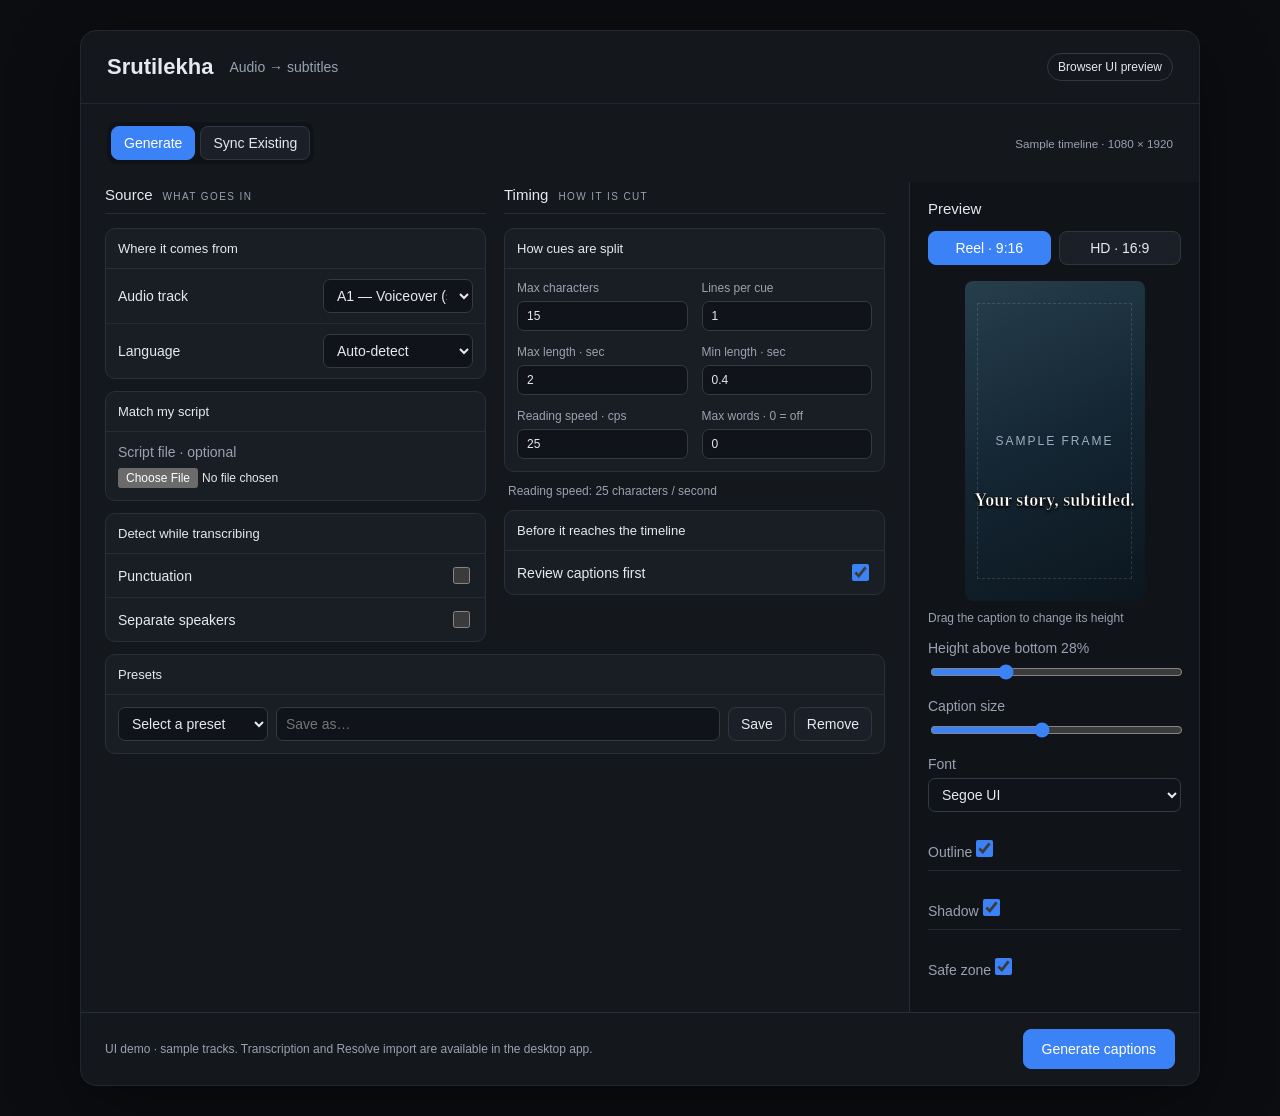
==== browser-preview/index.html @ 999c02a8 "Add interactive browser preview of the caption UI" ====
<!doctype html>
<html lang="en">
<meta charset="utf-8">
<meta name="viewport" content="width=device-width,initial-scale=1">
<title>Srutilekha — UI preview</title>
<style>
:root{color-scheme:dark;font-family:Segoe UI,Arial,sans-serif;background:#0b0d10;color:#e6e9ef;font-size:14px}*{box-sizing:border-box}body{margin:0;padding:30px 20px}button,input,select{font:inherit}button{cursor:pointer}button:focus-visible,input:focus-visible,select:focus-visible{outline:2px solid #77abff;outline-offset:3px}.app{max-width:1120px;margin:auto;border:1px solid #23272f;border-radius:16px;background:#14171c;overflow:hidden;box-shadow:0 20px 70px #0006}header{display:flex;align-items:center;gap:16px;padding:22px 26px;border-bottom:1px solid #23272f}h1{font-size:22px;margin:0;font-weight:600}h2{font-size:15px;margin:0 0 14px;font-weight:500}small,.muted{color:#9aa1b1}.badge{margin-left:auto;border:1px solid #323945;padding:6px 10px;border-radius:20px;font-size:12px}.toolbar{padding:18px 26px;display:flex;align-items:center;justify-content:space-between;gap:12px}.segments{display:flex;gap:5px;background:#0f1217;padding:4px;border-radius:10px}button{border:1px solid #303641;border-radius:8px;background:#1b2028;color:inherit;padding:8px 12px}button.active,.primary{background:#3b82f6;border-color:#3b82f6;color:white}.layout{display:grid;grid-template-columns:minmax(0,1fr) 290px}.form{padding:4px 24px 24px}.columns{display:grid;grid-template-columns:1fr 1fr;gap:18px}.heading{display:flex;gap:10px;align-items:baseline;border-bottom:1px solid #282e38;margin:0 0 14px;padding-bottom:10px}.heading h2{margin:0}.heading small{font-size:10px;letter-spacing:1.4px}.card{background:#191d24;border:1px solid #2a303a;border-radius:10px;margin-bottom:12px;overflow:hidden}.card h3{font-size:13px;font-weight:500;margin:0;padding:12px;border-bottom:1px solid #282e38}.row{display:flex;align-items:center;justify-content:space-between;padding:10px 12px;gap:8px;border-bottom:1px solid #252b34}.row:last-child{border-bottom:0}select,input[type=number],input[type=text]{border:1px solid #333a46;background:#101319;color:inherit;border-radius:7px;padding:7px 9px;min-width:0}select{max-width:150px;width:50%}.file{padding:12px}.file label{display:block;margin-bottom:8px;color:#9aa1b1}.file input{width:100%;font-size:12px}.numbers{display:grid;grid-template-columns:1fr 1fr;gap:14px;padding:12px}.numbers label{color:#9aa1b1;font-size:12px}.numbers input{display:block;width:100%;margin-top:6px;color:#e6e9ef}.row input[type=checkbox]{accent-color:#3b82f6;width:17px;height:17px}.presets{padding:12px;display:flex;gap:8px;flex-wrap:wrap}.presets input{flex:1;width:110px}.stage{background:#101318;border-left:1px solid #272d37;padding:18px}.frame-buttons{display:flex;gap:8px;margin-bottom:16px}.frame-buttons button{flex:1}.screen{position:relative;aspect-ratio:9/16;max-height:320px;margin:auto;background:linear-gradient(155deg,#273e4c,#142633 50%,#0c161e);border-radius:8px;overflow:hidden;touch-action:none;cursor:ns-resize}.screen.hd{aspect-ratio:16/9;max-height:none}.scene{position:absolute;inset:0;display:flex;align-items:center;justify-content:center;font-size:12px;color:#9ab0be;letter-spacing:2px}.safe{position:absolute;inset:7%;border:1px dashed #b8c9d330;pointer-events:none}.caption{position:absolute;left:5%;width:90%;text-align:center;bottom:28%;color:#fff;font-weight:600;font-size:18px;text-shadow:0 2px 3px #000;overflow-wrap:anywhere;cursor:ns-resize}.stage label{display:block;margin:15px 0 6px;color:#9aa1b1}.stage input[type=range]{width:100%;accent-color:#3b82f6}.stage select{width:100%;max-width:none}.stage .row{padding:10px 0}.stage .row label{margin:0;color:inherit}.position{margin:10px 0;color:#9aa1b1;font-size:12px}footer{padding:16px 24px;border-top:1px solid #272d37;display:flex;justify-content:space-between;align-items:center;gap:18px}#status{font-size:12px;color:#9aa1b1;max-width:680px}.primary{padding:11px 18px;white-space:nowrap}.sync{display:none}.comfort{padding:0 4px 12px;color:#9aa1b1;font-size:12px}@media(max-width:900px){.layout{grid-template-columns:1fr 250px}.columns{grid-template-columns:1fr}.heading small{display:none}}@media(max-width:640px){body{padding:10px}.layout{grid-template-columns:1fr}.stage{border-left:0;border-top:1px solid #272d37}.screen{max-width:230px}.screen.hd{max-width:none}header{flex-wrap:wrap}.toolbar{flex-wrap:wrap}footer{flex-direction:column;align-items:stretch}}
</style>
<main class="app">
<header><h1>Srutilekha</h1><span class="muted">Audio → subtitles</span><span class="badge">Browser UI preview</span></header>
<div class="toolbar"><div class="segments"><button class="active" id="generateMode" type="button">Generate</button><button id="syncMode" type="button">Sync Existing</button></div><small>Sample timeline · 1080 × 1920</small></div>
<div class="layout"><div class="form"><div class="columns">
<section><div class="heading"><h2>Source</h2><small>WHAT GOES IN</small></div>
<div class="card"><h3>Where it comes from</h3><div class="file sync"><label for="srt">Existing SRT</label><input id="srt" type="file" accept=".srt"></div><label class="row">Audio track<select id="track"><option>A1 — Voiceover (sample)</option><option>A2 — Dialogue (sample)</option></select></label><label class="row">Language<select id="language"><option>Auto-detect</option><option>Assamese</option><option>Bengali</option><option>English</option><option>Gujarati</option><option>Hindi</option><option>Kannada</option><option>Malayalam</option><option>Marathi</option><option>Nepali</option><option>Odia</option><option>Punjabi</option><option>Tamil</option><option>Telugu</option><option>Urdu</option></select></label></div>
<div class="card"><h3>Match my script</h3><div class="file"><label for="reference">Script file · optional</label><input id="reference" type="file" accept=".docx,.txt,.srt"></div></div>
<div class="card"><h3>Detect while transcribing</h3><label class="row">Punctuation<input id="punct" type="checkbox"></label><label class="row">Separate speakers<input id="speakers" type="checkbox"></label></div>
</section>
<section><div class="heading"><h2>Timing</h2><small>HOW IT IS CUT</small></div><div class="card"><h3>How cues are split</h3><div class="numbers">
<label>Max characters<input id="chars" type="number" min="8" max="60" value="15"></label><label>Lines per cue<input id="lines" type="number" min="1" max="4" value="1"></label><label>Max length · sec<input id="maxSecs" type="number" min="1" max="12" step="0.1" value="2"></label><label>Min length · sec<input id="minSecs" type="number" min="0" max="4" step="0.1" value="0.4"></label><label>Reading speed · cps<input id="cps" type="number" min="8" max="30" value="25"></label><label>Max words · 0 = off<input id="words" type="number" min="0" max="12" value="0"></label>
</div></div><div class="comfort" id="comfort">Reading speed: 25 characters / second</div><div class="card"><h3>Before it reaches the timeline</h3><label class="row">Review captions first<input id="review" type="checkbox" checked></label></div></section>
</div><div class="card"><h3>Presets</h3><div class="presets"><select id="preset" aria-label="Saved preset"><option value="">Select a preset</option></select><input id="presetName" type="text" placeholder="Save as…" aria-label="Preset name"><button id="save" type="button">Save</button><button id="remove" type="button">Remove</button></div></div></div>
<aside class="stage"><h2>Preview</h2><div class="frame-buttons"><button id="reel" class="active" type="button">Reel · 9:16</button><button id="hd" type="button">HD · 16:9</button></div><div class="screen" id="screen" role="img" aria-label="Sample caption placement preview"><div class="scene">SAMPLE FRAME</div><div class="safe" id="safe"></div><div class="caption" id="caption">Your story, subtitled.</div></div><p class="position">Drag the caption to change its height</p><label for="height">Height above bottom <span id="heightValue">28%</span></label><input id="height" type="range" min="5" max="85" value="28"><label for="size">Caption size</label><input id="size" type="range" min="20" max="100" value="55"><label for="font">Font</label><select id="font"><option>Segoe UI</option><option>Arial</option><option>Nirmala UI</option></select><label class="row">Outline<input id="outline" type="checkbox" checked></label><label class="row">Shadow<input id="shadow" type="checkbox" checked></label><label class="row">Safe zone<input id="safezone" type="checkbox" checked></label></aside></div>
<footer><span id="status" role="status" aria-live="polite">UI demo · sample tracks. Transcription and Resolve import are available in the desktop app.</span><button class="primary" id="submit" type="button">Generate captions</button></footer>
</main>
<script>
const $=id=>document.getElementById(id);let mode='Generate';let presets={};
try{presets=JSON.parse(localStorage.getItem('srutilekha-preview-presets')||'{}')}catch{}
const fields=['language','chars','lines','maxSecs','minSecs','cps','words','punct','speakers','review','height','size','font','outline','shadow','safezone'];
function preview(){const sample={Bengali:'তোমার গল্প, তোমার ভাষায়।',Hindi:'आपकी कहानी, आपकी भाषा।',English:'Your story, subtitled.'};$('caption').textContent=sample[$('language').value]||'Your story, subtitled.';$('caption').style.bottom=$('height').value+'%';$('heightValue').textContent=$('height').value+'%';$('caption').style.fontSize=(Number($('size').value)/55*18)+'px';$('caption').style.fontFamily=$('font').value;$('caption').style.webkitTextStroke=$('outline').checked?'0.5px #000':'0';$('caption').style.textShadow=$('shadow').checked?'0 2px 3px #000':'none';$('safe').hidden=!$('safezone').checked;$('comfort').textContent='Reading speed: '+$('cps').value+' characters / second';}
fields.forEach(id=>$(id).addEventListener('input',preview));
function setMode(next){mode=next;$('generateMode').classList.toggle('active',mode==='Generate');$('syncMode').classList.toggle('active',mode!=='Generate');document.querySelector('.sync').style.display=mode==='Generate'?'none':'block';$('submit').textContent=mode==='Generate'?'Generate captions':'Sync timing';}
$('generateMode').onclick=()=>setMode('Generate');$('syncMode').onclick=()=>setMode('Sync');
function frame(hd){$('screen').classList.toggle('hd',hd);$('hd').classList.toggle('active',hd);$('reel').classList.toggle('active',!hd);$('height').value=hd?10:28;preview();}
$('hd').onclick=()=>frame(true);$('reel').onclick=()=>frame(false);
function place(e){const r=$('screen').getBoundingClientRect();$('height').value=Math.round(Math.max(5,Math.min(85,(r.bottom-e.clientY)/r.height*100)));preview();}
$('screen').onpointerdown=e=>{$('screen').setPointerCapture(e.pointerId);place(e)};$('screen').onpointermove=e=>{if($('screen').hasPointerCapture(e.pointerId))place(e)};$('screen').onpointerup=e=>{if($('screen').hasPointerCapture(e.pointerId))$('screen').releasePointerCapture(e.pointerId)};
function list(){const selected=$('preset').value;$('preset').replaceChildren(new Option('Select a preset',''));Object.keys(presets).sort().forEach(name=>$('preset').add(new Option(name,name)));if(Object.hasOwn(presets,selected))$('preset').value=selected;}
function persist(){try{localStorage.setItem('srutilekha-preview-presets',JSON.stringify(presets))}catch{$('status').textContent='Preset saved for this session; browser storage is unavailable.'}}
$('save').onclick=()=>{const name=$('presetName').value.trim()||$('preset').value;if(!name){$('status').textContent='Enter a preset name to save.';return}presets[name]=Object.fromEntries(fields.map(id=>[id,$(id).type==='checkbox'?$(id).checked:$(id).value]));persist();list();$('preset').value=name;$('presetName').value='';$('status').textContent='Preset saved in this browser: '+name;};
$('preset').onchange=()=>{const p=presets[$('preset').value];if(!p)return;fields.forEach(id=>{if(p[id]!==undefined){if($(id).type==='checkbox')$(id).checked=p[id];else $(id).value=p[id]}});preview();};
$('remove').onclick=()=>{const name=$('preset').value;if(!name)return;delete presets[name];persist();list();$('status').textContent='Preset removed: '+name;};
$('submit').onclick=()=>{$('status').textContent=mode==='Generate'?'Preview only — these settings have not been sent to DaVinci. Use the desktop app to generate captions.':'Preview only — SRT timing has not been changed. Use the desktop app to sync it.';};list();preview();
</script>
</html>
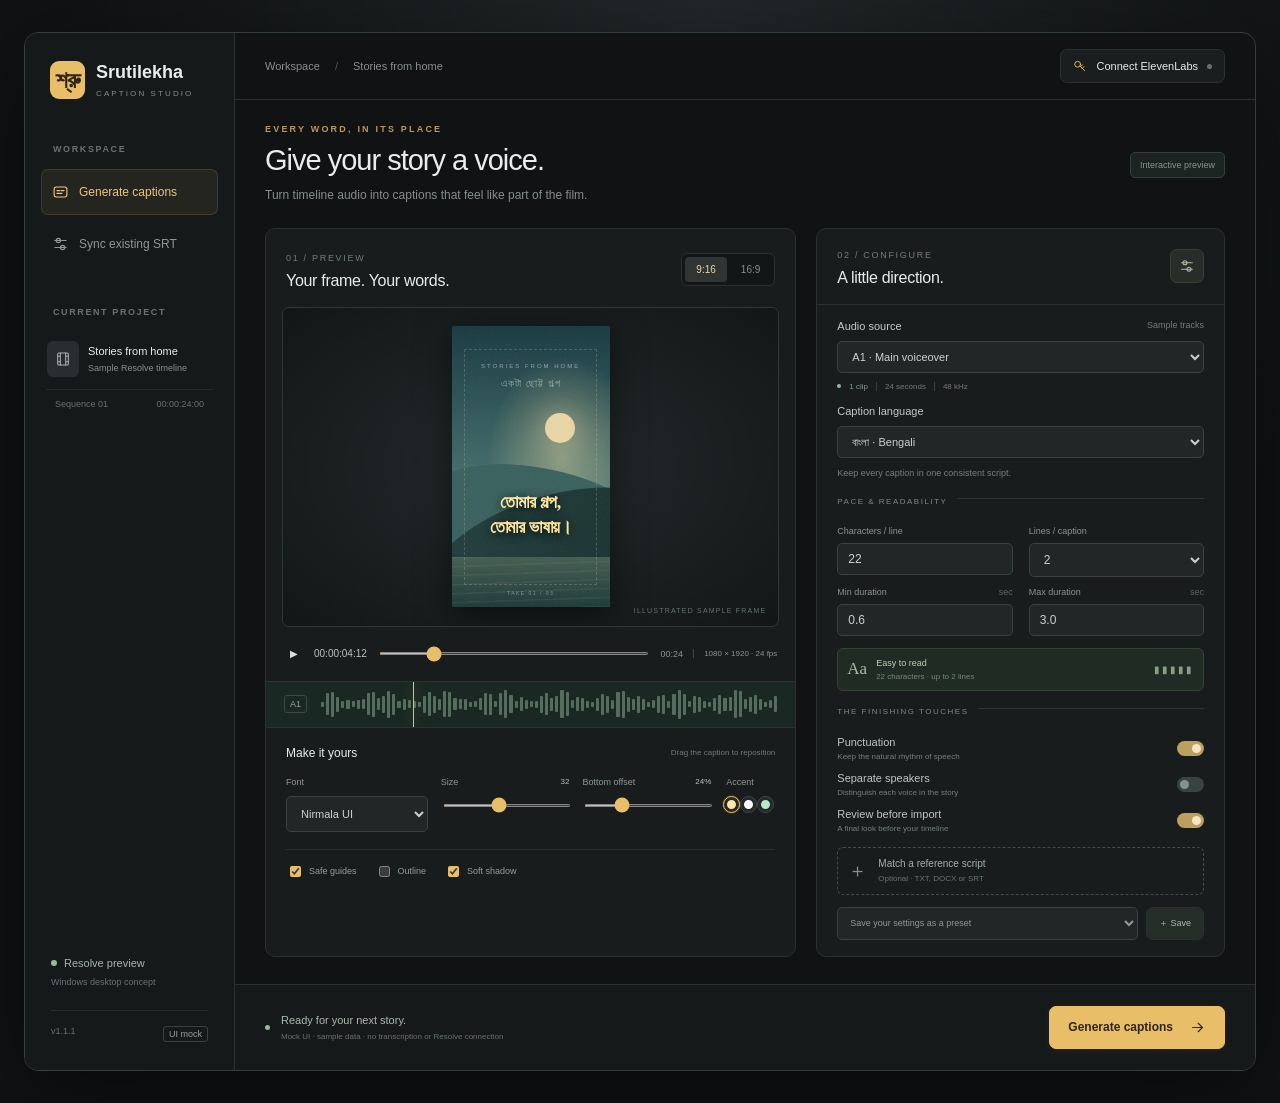
==== commit 029aafb2: "Polish interactive studio preview with dark caption workspace" ====
--- a/browser-preview/index.html
+++ b/browser-preview/index.html
@@ -1,44 +1,59 @@
 <!doctype html>
 <html lang="en">
-<meta charset="utf-8">
-<meta name="viewport" content="width=device-width,initial-scale=1">
-<title>Srutilekha — UI preview</title>
-<style>
-:root{color-scheme:dark;font-family:Segoe UI,Arial,sans-serif;background:#0b0d10;color:#e6e9ef;font-size:14px}*{box-sizing:border-box}body{margin:0;padding:30px 20px}button,input,select{font:inherit}button{cursor:pointer}button:focus-visible,input:focus-visible,select:focus-visible{outline:2px solid #77abff;outline-offset:3px}.app{max-width:1120px;margin:auto;border:1px solid #23272f;border-radius:16px;background:#14171c;overflow:hidden;box-shadow:0 20px 70px #0006}header{display:flex;align-items:center;gap:16px;padding:22px 26px;border-bottom:1px solid #23272f}h1{font-size:22px;margin:0;font-weight:600}h2{font-size:15px;margin:0 0 14px;font-weight:500}small,.muted{color:#9aa1b1}.badge{margin-left:auto;border:1px solid #323945;padding:6px 10px;border-radius:20px;font-size:12px}.toolbar{padding:18px 26px;display:flex;align-items:center;justify-content:space-between;gap:12px}.segments{display:flex;gap:5px;background:#0f1217;padding:4px;border-radius:10px}button{border:1px solid #303641;border-radius:8px;background:#1b2028;color:inherit;padding:8px 12px}button.active,.primary{background:#3b82f6;border-color:#3b82f6;color:white}.layout{display:grid;grid-template-columns:minmax(0,1fr) 290px}.form{padding:4px 24px 24px}.columns{display:grid;grid-template-columns:1fr 1fr;gap:18px}.heading{display:flex;gap:10px;align-items:baseline;border-bottom:1px solid #282e38;margin:0 0 14px;padding-bottom:10px}.heading h2{margin:0}.heading small{font-size:10px;letter-spacing:1.4px}.card{background:#191d24;border:1px solid #2a303a;border-radius:10px;margin-bottom:12px;overflow:hidden}.card h3{font-size:13px;font-weight:500;margin:0;padding:12px;border-bottom:1px solid #282e38}.row{display:flex;align-items:center;justify-content:space-between;padding:10px 12px;gap:8px;border-bottom:1px solid #252b34}.row:last-child{border-bottom:0}select,input[type=number],input[type=text]{border:1px solid #333a46;background:#101319;color:inherit;border-radius:7px;padding:7px 9px;min-width:0}select{max-width:150px;width:50%}.file{padding:12px}.file label{display:block;margin-bottom:8px;color:#9aa1b1}.file input{width:100%;font-size:12px}.numbers{display:grid;grid-template-columns:1fr 1fr;gap:14px;padding:12px}.numbers label{color:#9aa1b1;font-size:12px}.numbers input{display:block;width:100%;margin-top:6px;color:#e6e9ef}.row input[type=checkbox]{accent-color:#3b82f6;width:17px;height:17px}.presets{padding:12px;display:flex;gap:8px;flex-wrap:wrap}.presets input{flex:1;width:110px}.stage{background:#101318;border-left:1px solid #272d37;padding:18px}.frame-buttons{display:flex;gap:8px;margin-bottom:16px}.frame-buttons button{flex:1}.screen{position:relative;aspect-ratio:9/16;max-height:320px;margin:auto;background:linear-gradient(155deg,#273e4c,#142633 50%,#0c161e);border-radius:8px;overflow:hidden;touch-action:none;cursor:ns-resize}.screen.hd{aspect-ratio:16/9;max-height:none}.scene{position:absolute;inset:0;display:flex;align-items:center;justify-content:center;font-size:12px;color:#9ab0be;letter-spacing:2px}.safe{position:absolute;inset:7%;border:1px dashed #b8c9d330;pointer-events:none}.caption{position:absolute;left:5%;width:90%;text-align:center;bottom:28%;color:#fff;font-weight:600;font-size:18px;text-shadow:0 2px 3px #000;overflow-wrap:anywhere;cursor:ns-resize}.stage label{display:block;margin:15px 0 6px;color:#9aa1b1}.stage input[type=range]{width:100%;accent-color:#3b82f6}.stage select{width:100%;max-width:none}.stage .row{padding:10px 0}.stage .row label{margin:0;color:inherit}.position{margin:10px 0;color:#9aa1b1;font-size:12px}footer{padding:16px 24px;border-top:1px solid #272d37;display:flex;justify-content:space-between;align-items:center;gap:18px}#status{font-size:12px;color:#9aa1b1;max-width:680px}.primary{padding:11px 18px;white-space:nowrap}.sync{display:none}.comfort{padding:0 4px 12px;color:#9aa1b1;font-size:12px}@media(max-width:900px){.layout{grid-template-columns:1fr 250px}.columns{grid-template-columns:1fr}.heading small{display:none}}@media(max-width:640px){body{padding:10px}.layout{grid-template-columns:1fr}.stage{border-left:0;border-top:1px solid #272d37}.screen{max-width:230px}.screen.hd{max-width:none}header{flex-wrap:wrap}.toolbar{flex-wrap:wrap}footer{flex-direction:column;align-items:stretch}}
-</style>
-<main class="app">
-<header><h1>Srutilekha</h1><span class="muted">Audio → subtitles</span><span class="badge">Browser UI preview</span></header>
-<div class="toolbar"><div class="segments"><button class="active" id="generateMode" type="button">Generate</button><button id="syncMode" type="button">Sync Existing</button></div><small>Sample timeline · 1080 × 1920</small></div>
-<div class="layout"><div class="form"><div class="columns">
-<section><div class="heading"><h2>Source</h2><small>WHAT GOES IN</small></div>
-<div class="card"><h3>Where it comes from</h3><div class="file sync"><label for="srt">Existing SRT</label><input id="srt" type="file" accept=".srt"></div><label class="row">Audio track<select id="track"><option>A1 — Voiceover (sample)</option><option>A2 — Dialogue (sample)</option></select></label><label class="row">Language<select id="language"><option>Auto-detect</option><option>Assamese</option><option>Bengali</option><option>English</option><option>Gujarati</option><option>Hindi</option><option>Kannada</option><option>Malayalam</option><option>Marathi</option><option>Nepali</option><option>Odia</option><option>Punjabi</option><option>Tamil</option><option>Telugu</option><option>Urdu</option></select></label></div>
-<div class="card"><h3>Match my script</h3><div class="file"><label for="reference">Script file · optional</label><input id="reference" type="file" accept=".docx,.txt,.srt"></div></div>
-<div class="card"><h3>Detect while transcribing</h3><label class="row">Punctuation<input id="punct" type="checkbox"></label><label class="row">Separate speakers<input id="speakers" type="checkbox"></label></div>
+<head><meta charset="utf-8"><meta name="viewport" content="width=device-width,initial-scale=1"><title>Srutilekha · Caption studio</title><link rel="stylesheet" href="studio.css"></head>
+<body>
+<svg class="svg-library" xmlns="http://www.w3.org/2000/svg"><defs>
+<symbol id="i-captions" viewBox="0 0 24 24"><rect x="3" y="5" width="18" height="14" rx="3"/><path d="M7 10h4m2 0h4M7 14h7"/></symbol>
+<symbol id="i-sliders" viewBox="0 0 24 24"><path d="M4 7h16M4 17h16"/><circle cx="9" cy="7" r="3"/><circle cx="15" cy="17" r="3"/></symbol>
+<symbol id="i-key" viewBox="0 0 24 24"><circle cx="8" cy="9" r="5"/><path d="m12 12 8 8m-4-4 3-3m-6 0 3-3"/></symbol>
+<symbol id="i-arrow" viewBox="0 0 24 24"><path d="M5 12h14m-6-6 6 6-6 6"/></symbol>
+<symbol id="i-film" viewBox="0 0 24 24"><rect x="4" y="3" width="16" height="18" rx="2"/><path d="M8 3v18M16 3v18M4 8h4m8 0h4M4 16h4m8 0h4"/></symbol>
+<symbol id="i-check" viewBox="0 0 24 24"><path d="m5 12 4 4L19 6"/></symbol>
+</defs></svg>
+<div class="workspace">
+<aside class="rail">
+<a class="brand" href="#"><span class="brand-mark">শ্রু</span><span>Srutilekha<small>CAPTION STUDIO</small></span></a>
+<div class="rail-label">WORKSPACE</div>
+<button class="nav active" data-view="generate"><svg><use href="#i-captions"/></svg>Generate captions</button>
+<button class="nav" data-view="sync"><svg><use href="#i-sliders"/></svg>Sync existing SRT</button>
+<div class="rail-label projects-label">CURRENT PROJECT</div>
+<div class="project"><span class="project-icon"><svg><use href="#i-film"/></svg></span><div>Stories from home<small>Sample Resolve timeline</small></div></div>
+<div class="project-meta"><span>Sequence 01</span><span>00:00:24:00</span></div>
+<div class="rail-bottom"><div class="resolve-state"><i></i> Resolve preview</div><small>Windows desktop concept</small><span class="version">v1.1.1 <span>UI mock</span></span></div>
+</aside>
+<div class="main">
+<header><div class="breadcrumb">Workspace <span>/</span> Stories from home</div><button class="account" id="apiOpen"><svg><use href="#i-key"/></svg><span id="accountLabel">Connect ElevenLabs</span><i id="accountDot"></i></button></header>
+<div class="page-heading"><div><div class="eyebrow">EVERY WORD, IN ITS PLACE</div><h1 id="pageTitle">Give your story a voice.</h1><p id="pageDescription">Turn timeline audio into captions that feel like part of the film.</p></div><span class="demo-badge">Interactive preview</span></div>
+<div class="mobile-tabs"><button class="active" data-view="generate">Generate captions</button><button data-view="sync">Sync existing SRT</button></div>
+<div class="studio-grid">
+<section class="preview-panel">
+<div class="panel-top"><div><span class="section-kicker">01 / PREVIEW</span><h2>Your frame. Your words.</h2></div><div class="segments"><button id="reel" class="active" aria-pressed="true">9:16</button><button id="hd" aria-pressed="false">16:9</button></div></div>
+<div class="viewer" id="viewer"><div class="screen" id="screen" role="img" aria-label="Illustrated sample film frame with draggable subtitle"><div class="sky-glow"></div><div class="sun"></div><div class="hill hill-back"></div><div class="hill hill-front"></div><div class="water"></div><div class="film-grain"></div><div class="frame-label">STORIES FROM HOME<span>একটা ছোট্ট গল্প</span></div><div class="safe" id="safe"></div><div class="caption" id="caption">তোমার গল্প,<br>তোমার ভাষায়।</div><div class="frame-counter">TAKE 01 / 03</div></div><span class="viewer-note">ILLUSTRATED SAMPLE FRAME</span></div>
+<div class="transport"><button id="play" aria-label="Play sample caption preview">▶</button><span class="time" id="time">00:00:04:12</span><input id="scrub" aria-label="Sample playhead" type="range" min="0" max="24" step="0.1" value="4.5"><span class="duration">00:24</span><span class="frame-spec" id="frameSpec">1080 × 1920 · 24 fps</span></div>
+<div class="waveform" id="waveform" aria-hidden="true"><span class="wave-label">A1</span><div id="waveBars"></div><div class="wave-playhead" id="wavePlayhead"></div></div>
+<div class="caption-style"><div class="style-title"><h3>Make it yours</h3><span>Drag the caption to reposition</span></div><div class="style-controls"><label>Font<select id="font"><option>Nirmala UI</option><option>Segoe UI</option><option>Arial</option></select></label><label>Size <output id="sizeValue">32</output><input id="size" type="range" min="20" max="48" value="32"></label><label>Bottom offset <output id="heightValue">24%</output><input id="height" type="range" min="8" max="70" value="24"></label><fieldset class="color-options"><legend>Accent</legend><button class="swatch selected" data-color="#ffe5a0" style="--swatch:#ffe5a0" aria-label="Warm gold caption" aria-pressed="true"></button><button class="swatch" data-color="#ffffff" style="--swatch:#ffffff" aria-label="White caption" aria-pressed="false"></button><button class="swatch" data-color="#b8e8c5" style="--swatch:#b8e8c5" aria-label="Mint caption" aria-pressed="false"></button></fieldset></div><div class="style-options"><label><input id="safezone" type="checkbox" checked>Safe guides</label><label><input id="outline" type="checkbox">Outline</label><label><input id="shadow" type="checkbox" checked>Soft shadow</label></div></div>
 </section>
-<section><div class="heading"><h2>Timing</h2><small>HOW IT IS CUT</small></div><div class="card"><h3>How cues are split</h3><div class="numbers">
-<label>Max characters<input id="chars" type="number" min="8" max="60" value="15"></label><label>Lines per cue<input id="lines" type="number" min="1" max="4" value="1"></label><label>Max length · sec<input id="maxSecs" type="number" min="1" max="12" step="0.1" value="2"></label><label>Min length · sec<input id="minSecs" type="number" min="0" max="4" step="0.1" value="0.4"></label><label>Reading speed · cps<input id="cps" type="number" min="8" max="30" value="25"></label><label>Max words · 0 = off<input id="words" type="number" min="0" max="12" value="0"></label>
-</div></div><div class="comfort" id="comfort">Reading speed: 25 characters / second</div><div class="card"><h3>Before it reaches the timeline</h3><label class="row">Review captions first<input id="review" type="checkbox" checked></label></div></section>
-</div><div class="card"><h3>Presets</h3><div class="presets"><select id="preset" aria-label="Saved preset"><option value="">Select a preset</option></select><input id="presetName" type="text" placeholder="Save as…" aria-label="Preset name"><button id="save" type="button">Save</button><button id="remove" type="button">Remove</button></div></div></div>
-<aside class="stage"><h2>Preview</h2><div class="frame-buttons"><button id="reel" class="active" type="button">Reel · 9:16</button><button id="hd" type="button">HD · 16:9</button></div><div class="screen" id="screen" role="img" aria-label="Sample caption placement preview"><div class="scene">SAMPLE FRAME</div><div class="safe" id="safe"></div><div class="caption" id="caption">Your story, subtitled.</div></div><p class="position">Drag the caption to change its height</p><label for="height">Height above bottom <span id="heightValue">28%</span></label><input id="height" type="range" min="5" max="85" value="28"><label for="size">Caption size</label><input id="size" type="range" min="20" max="100" value="55"><label for="font">Font</label><select id="font"><option>Segoe UI</option><option>Arial</option><option>Nirmala UI</option></select><label class="row">Outline<input id="outline" type="checkbox" checked></label><label class="row">Shadow<input id="shadow" type="checkbox" checked></label><label class="row">Safe zone<input id="safezone" type="checkbox" checked></label></aside></div>
-<footer><span id="status" role="status" aria-live="polite">UI demo · sample tracks. Transcription and Resolve import are available in the desktop app.</span><button class="primary" id="submit" type="button">Generate captions</button></footer>
-</main>
-<script>
-const $=id=>document.getElementById(id);let mode='Generate';let presets={};
-try{presets=JSON.parse(localStorage.getItem('srutilekha-preview-presets')||'{}')}catch{}
-const fields=['language','chars','lines','maxSecs','minSecs','cps','words','punct','speakers','review','height','size','font','outline','shadow','safezone'];
-function preview(){const sample={Bengali:'তোমার গল্প, তোমার ভাষায়।',Hindi:'आपकी कहानी, आपकी भाषा।',English:'Your story, subtitled.'};$('caption').textContent=sample[$('language').value]||'Your story, subtitled.';$('caption').style.bottom=$('height').value+'%';$('heightValue').textContent=$('height').value+'%';$('caption').style.fontSize=(Number($('size').value)/55*18)+'px';$('caption').style.fontFamily=$('font').value;$('caption').style.webkitTextStroke=$('outline').checked?'0.5px #000':'0';$('caption').style.textShadow=$('shadow').checked?'0 2px 3px #000':'none';$('safe').hidden=!$('safezone').checked;$('comfort').textContent='Reading speed: '+$('cps').value+' characters / second';}
-fields.forEach(id=>$(id).addEventListener('input',preview));
-function setMode(next){mode=next;$('generateMode').classList.toggle('active',mode==='Generate');$('syncMode').classList.toggle('active',mode!=='Generate');document.querySelector('.sync').style.display=mode==='Generate'?'none':'block';$('submit').textContent=mode==='Generate'?'Generate captions':'Sync timing';}
-$('generateMode').onclick=()=>setMode('Generate');$('syncMode').onclick=()=>setMode('Sync');
-function frame(hd){$('screen').classList.toggle('hd',hd);$('hd').classList.toggle('active',hd);$('reel').classList.toggle('active',!hd);$('height').value=hd?10:28;preview();}
-$('hd').onclick=()=>frame(true);$('reel').onclick=()=>frame(false);
-function place(e){const r=$('screen').getBoundingClientRect();$('height').value=Math.round(Math.max(5,Math.min(85,(r.bottom-e.clientY)/r.height*100)));preview();}
-$('screen').onpointerdown=e=>{$('screen').setPointerCapture(e.pointerId);place(e)};$('screen').onpointermove=e=>{if($('screen').hasPointerCapture(e.pointerId))place(e)};$('screen').onpointerup=e=>{if($('screen').hasPointerCapture(e.pointerId))$('screen').releasePointerCapture(e.pointerId)};
-function list(){const selected=$('preset').value;$('preset').replaceChildren(new Option('Select a preset',''));Object.keys(presets).sort().forEach(name=>$('preset').add(new Option(name,name)));if(Object.hasOwn(presets,selected))$('preset').value=selected;}
-function persist(){try{localStorage.setItem('srutilekha-preview-presets',JSON.stringify(presets))}catch{$('status').textContent='Preset saved for this session; browser storage is unavailable.'}}
-$('save').onclick=()=>{const name=$('presetName').value.trim()||$('preset').value;if(!name){$('status').textContent='Enter a preset name to save.';return}presets[name]=Object.fromEntries(fields.map(id=>[id,$(id).type==='checkbox'?$(id).checked:$(id).value]));persist();list();$('preset').value=name;$('presetName').value='';$('status').textContent='Preset saved in this browser: '+name;};
-$('preset').onchange=()=>{const p=presets[$('preset').value];if(!p)return;fields.forEach(id=>{if(p[id]!==undefined){if($(id).type==='checkbox')$(id).checked=p[id];else $(id).value=p[id]}});preview();};
-$('remove').onclick=()=>{const name=$('preset').value;if(!name)return;delete presets[name];persist();list();$('status').textContent='Preset removed: '+name;};
-$('submit').onclick=()=>{$('status').textContent=mode==='Generate'?'Preview only — these settings have not been sent to DaVinci. Use the desktop app to generate captions.':'Preview only — SRT timing has not been changed. Use the desktop app to sync it.';};list();preview();
-</script>
-</html>
+<section class="settings-panel">
+<div class="panel-top settings-top"><div><span class="section-kicker">02 / CONFIGURE</span><h2>A little direction.</h2></div><span class="step-icon"><svg><use href="#i-sliders"/></svg></span></div>
+<div class="settings-body">
+<div class="field-block"><label for="track">Audio source <span>Sample tracks</span></label><select id="track"><option>A1 · Main voiceover</option><option>A2 · Interview dialogue</option></select><div class="source-meta"><i></i> 1 clip <span>24 seconds</span><span>48 kHz</span></div></div>
+<div class="field-block"><label for="language">Caption language</label><select id="language"><option value="Bengali">বাংলা · Bengali</option><option>Auto-detect</option><option>Hindi</option><option>English</option><option>Assamese</option><option>Gujarati</option><option>Kannada</option><option>Malayalam</option><option>Marathi</option><option>Nepali</option><option>Odia</option><option>Punjabi</option><option>Tamil</option><option>Telugu</option><option>Urdu</option></select><p class="field-hint">Keep every caption in one consistent script.</p></div>
+<div class="sync-only" hidden><label class="upload" for="srt"><span>＋</span><div>Choose an existing SRT<small id="srtName">.srt subtitle file</small></div><input id="srt" type="file" accept=".srt"></label></div>
+<div class="section-divider"><span>PACE & READABILITY</span></div>
+<div class="numbers"><label>Characters / line<input id="chars" type="number" min="8" max="60" value="22"></label><label>Lines / caption<select id="lines"><option>2</option><option>1</option><option>3</option></select></label><label>Min duration <span>sec</span><input id="minSecs" type="number" min="0.2" max="4" step="0.1" value="0.6"></label><label>Max duration <span>sec</span><input id="maxSecs" type="number" min="1" max="12" step="0.1" value="3.0"></label></div>
+<div class="reading"><span class="reading-icon">Aa</span><div><strong id="comfort">Easy to read</strong><small id="comfortDetail">22 characters · up to 2 lines</small></div><span class="reading-dots">▮▮▮▮▮</span></div>
+<div class="section-divider"><span>THE FINISHING TOUCHES</span></div>
+<label class="toggle-row"><span>Punctuation<small>Keep the natural rhythm of speech</small></span><input id="punct" type="checkbox" checked><span class="switch"></span></label>
+<label class="toggle-row"><span>Separate speakers<small>Distinguish each voice in the story</small></span><input id="speakers" type="checkbox"><span class="switch"></span></label>
+<label class="toggle-row"><span>Review before import<small>A final look before your timeline</small></span><input id="review" type="checkbox" checked><span class="switch"></span></label>
+<label class="upload" for="reference"><span>＋</span><div>Match a reference script<small id="referenceName">Optional · TXT, DOCX or SRT</small></div><input id="reference" type="file" accept=".docx,.txt,.srt"></label>
+<div class="preset-bar"><select id="preset" aria-label="Caption preset"><option value="">Save your settings as a preset</option></select><button id="savePreset" aria-label="Save caption preset">＋ Save</button></div>
+</div></section>
+</div>
+<footer><div class="footer-state"><span class="footer-dot"></span><div id="status" role="status" aria-live="polite">Ready for your next story.<small>Mock UI · sample data · no transcription or Resolve connection</small></div></div><button class="primary" id="submit">Generate captions <svg><use href="#i-arrow"/></svg></button></footer>
+</div></div>
+<dialog id="apiDialog"><form method="dialog"><button class="close" aria-label="Close API settings">×</button></form><span class="modal-icon"><svg><use href="#i-key"/></svg></span><div class="eyebrow">YOUR ACCOUNT, YOUR API KEY</div><h2>Connect your voice engine.</h2><p>The desktop app lets each user connect their own ElevenLabs account.</p><label for="apiKey">ElevenLabs API key</label><div class="key-input"><input id="apiKey" type="password" readonly value="demo_preview_key_only" aria-describedby="keyHelp"><button id="showKey">Show</button></div><p id="keyHelp" class="field-hint">This mock uses a sample key. Real keys are entered in the desktop app and encrypted for your Windows user.</p><button class="primary modal-primary" id="demoConnect">Use demo connection <svg><use href="#i-arrow"/></svg></button></dialog>
+<dialog id="reviewDialog"><form method="dialog"><button class="close" aria-label="Close caption review">×</button></form><div class="eyebrow">03 / REVIEW</div><h2>A story, in three moments.</h2><p>Sample captions for the mock timeline. Select a cue to preview it.</p><div id="cueList"></div><div class="review-note">Demo captions only. No media was uploaded or transcribed.</div><button class="primary modal-primary" id="mockImport">Finish preview <svg><use href="#i-check"/></svg></button></dialog>
+<dialog id="presetDialog"><form id="presetForm"><h2>Keep this look.</h2><p>Save a preset in this browser for your next preview.</p><label for="presetName">Preset name</label><input id="presetName" required maxlength="60" placeholder="My Bengali reels"><div class="dialog-actions"><button type="button" id="cancelPreset">Cancel</button><button class="primary" type="submit">Save preset</button></div></form></dialog>
+<script src="studio.js"></script>
+</body></html>
--- a/browser-preview/studio.css
+++ b/browser-preview/studio.css
@@ -0,0 +1,6 @@
+:root{color-scheme:dark;--bg:#101213;--panel:#191c1d;--line:#2c3031;--muted:#858e90;--text:#e9eceb;--gold:#e9be68;--green:#92bd9b;font:13px 'Segoe UI',Arial,sans-serif}*{box-sizing:border-box}body{margin:0;background:radial-gradient(ellipse at 55% 0,#24282a,transparent 65%),#101213;color:var(--text);padding:32px 24px}button,input,select{font:inherit}button{cursor:pointer;color:inherit;border:1px solid var(--line);background:#222627;border-radius:7px;padding:9px 12px;transition:background .18s,transform .18s}button:hover{background:#303536}button:active{transform:translateY(1px)}button:disabled{cursor:wait;opacity:.7}button:focus-visible,a:focus-visible,input:focus-visible,select:focus-visible{outline:2px solid var(--gold);outline-offset:3px}svg{width:20px;height:20px;fill:none;stroke:currentColor;stroke-width:1.6;stroke-linecap:round;stroke-linejoin:round;flex-shrink:0}.svg-library{display:none}.workspace{max-width:1480px;margin:auto;display:grid;grid-template-columns:210px minmax(0,1fr);border:1px solid #373c3e;border-radius:14px;overflow:hidden;box-shadow:0 24px 100px #0007;background:var(--bg)}.rail{background:#16191a;padding:28px 16px;display:flex;flex-direction:column;border-right:1px solid var(--line)}.brand{display:flex;align-items:center;gap:11px;color:var(--text);text-decoration:none;font-size:18px;font-weight:600;margin:0 9px 45px}.brand-mark{display:grid;place-items:center;width:35px;height:38px;flex-shrink:0;border-radius:9px;background:var(--gold);color:#2e2617;font-size:23px;font-family:'Nirmala UI',sans-serif}.brand small{display:block;font-size:8px;color:var(--muted);letter-spacing:2.1px;font-weight:500;margin-top:6px}.rail-label{color:#687275;font-size:9px;font-weight:600;letter-spacing:1.6px;margin:0 12px 12px}.nav{width:100%;display:flex;align-items:center;gap:10px;text-align:left;background:transparent;border:1px solid transparent;padding:12px 10px;margin:3px 0;color:#8e9799;font-size:12px}.nav svg{width:17px}.nav.active{background:#e9be6812;border-color:#e9be6825;color:#e9c680}.projects-label{margin-top:37px}.project{display:flex;align-items:center;gap:9px;padding:12px 6px;font-size:11px}.project small{display:block;font-size:9px;color:var(--muted);margin-top:6px}.project-icon{display:grid;place-items:center;background:#282e30;border-radius:6px;width:32px;height:36px;color:#a3aeac;flex-shrink:0}.project-icon svg{width:16px}.project-meta{font-size:9px;color:#657174;display:flex;justify-content:space-between;padding:9px 9px;border-top:1px solid #24292a;margin:0 5px}.rail-bottom{margin-top:auto;padding:55px 10px 0;font-size:11px;color:#a5b5ae}.resolve-state{display:flex;align-items:center;gap:7px}.resolve-state i,.source-meta i,.account i,.footer-dot{width:6px;height:6px;border-radius:50%;background:var(--green);display:inline-block}.rail-bottom>small{display:block;margin-top:8px;font-size:9px;color:#677174}.version{display:flex;justify-content:space-between;border-top:1px solid #2a3031;margin-top:23px;padding-top:15px;color:#657174;font-size:9px}.version span{border:1px solid #374140;padding:2px 5px;border-radius:3px;color:#92a09b}.main{min-width:0}header{height:67px;border-bottom:1px solid var(--line);padding:0 30px;display:flex;justify-content:space-between;align-items:center}.breadcrumb{color:#879193;font-size:11px}.breadcrumb span{color:#505b5e;margin:0 12px}.account{display:flex;align-items:center;gap:9px;background:#1a1e1f;font-size:11px}.account svg{width:14px;height:14px;color:var(--gold)}.account i{background:#657073;width:5px;height:5px}.page-heading{padding:30px 30px 25px;display:flex;justify-content:space-between;align-items:center}.eyebrow{font-size:9px;letter-spacing:2.2px;font-weight:600;color:#b79961}h1{font-size:29px;font-weight:500;letter-spacing:-1px;margin:10px 0 9px}p{color:var(--muted);line-height:1.65;margin:0;font-size:12px}.demo-badge{font-size:9px;color:#899591;border:1px solid #34403b;background:#1b2420;padding:7px 9px;border-radius:5px;white-space:nowrap;margin-left:15px}.studio-grid{padding:0 30px 27px;display:grid;grid-template-columns:minmax(0,1.3fr) minmax(340px,1fr);gap:20px}.preview-panel,.settings-panel{border:1px solid var(--line);border-radius:10px;background:var(--panel);overflow:hidden}.panel-top{padding:20px 20px 17px;display:flex;justify-content:space-between;align-items:center}.section-kicker{font-size:9px;color:#6e7c7f;letter-spacing:1.7px}h2{font-size:16px;font-weight:500;letter-spacing:-.3px;margin:8px 0 0}.segments{display:flex;padding:3px;background:#121617;border:1px solid var(--line);border-radius:6px;gap:3px}.segments button{border:0;background:transparent;font-size:10px;padding:7px 11px;color:#838f91;border-radius:4px}.segments .active{background:#303533;color:#ecd4a1}.viewer{position:relative;display:flex;align-items:center;justify-content:center;background:radial-gradient(ellipse at center,#242b2c,#121617);height:350px;margin:0 16px;border:1px solid #303738;border-radius:7px;overflow:hidden}.screen{width:174px;aspect-ratio:9/16;position:relative;overflow:hidden;background:linear-gradient(#173840,#46716d 58%,#b99a69 85%,#2a524f);box-shadow:0 7px 35px #0008;touch-action:none;cursor:ns-resize;border-radius:2px;transition:width .25s}.screen.hd{width:92%;max-width:460px;aspect-ratio:16/9}.sky-glow{position:absolute;inset:0;background:radial-gradient(ellipse at 70% 47%,#efdca470,transparent 48%)}.sun{position:absolute;top:31%;right:22%;width:30px;height:30px;border-radius:100%;background:#ead6a5;box-shadow:0 0 28px #edd7a365}.hill{position:absolute;width:160%;height:42%;left:-20%;border-radius:50% 50% 0 0;transform:rotate(-10deg)}.hill-back{top:51%;background:#38605d;transform:rotate(14deg)}.hill-front{top:61%;background:linear-gradient(135deg,#223f3d,#142d2b);transform:rotate(-19deg)}.water{position:absolute;inset:82% 0 0;background:repeating-linear-gradient(178deg,#a4ae8518 0 1px,transparent 2px 9px),linear-gradient(#435c50,#1b3937)}.film-grain{position:absolute;inset:0;opacity:.09;background-image:url("data:image/svg+xml,%3Csvg viewBox='0 0 180 180' xmlns='http://www.w3.org/2000/svg'%3E%3Cfilter id='n'%3E%3CfeTurbulence type='fractalNoise' baseFrequency='.9' numOctaves='3' stitchTiles='stitch'/%3E%3C/filter%3E%3Crect width='100%25' height='100%25' opacity='.8' filter='url(%23n)'/%3E%3C/svg%3E");pointer-events:none}.frame-label{position:absolute;top:13%;left:0;right:0;text-align:center;color:#d8ddd39c;font-size:6px;letter-spacing:2px}.frame-label span{display:block;color:#d3dbd19c;font-size:11px;letter-spacing:1px;margin-top:8px;font-family:'Nirmala UI',sans-serif}.safe{position:absolute;inset:8%;border:1px dashed #ddd8bd37;pointer-events:none}.caption{position:absolute;left:6%;width:88%;bottom:24%;text-align:center;font-family:'Nirmala UI',sans-serif;font-weight:700;font-size:20px;line-height:1.38;letter-spacing:-.3px;color:#ffe5a0;text-shadow:0 2px 10px #000c;white-space:pre-line;overflow-wrap:anywhere}.frame-counter{position:absolute;bottom:4%;left:0;width:100%;text-align:center;letter-spacing:1.5px;font-size:5px;color:#bac4b8a0}.viewer-note{position:absolute;bottom:12px;right:12px;font-size:7px;letter-spacing:1.2px;color:#667173}.transport{display:flex;align-items:center;gap:10px;padding:15px 18px;font-size:9px;color:#879493}.transport button{padding:0;border:0;background:transparent;width:20px;height:24px;color:#d8e1d9;font-size:10px}.time{font-variant-numeric:tabular-nums;font-size:10px;color:#bac2bd}.transport input{min-width:20px;flex:1}.frame-spec{font-size:8px;border-left:1px solid #3b4441;padding-left:10px;white-space:nowrap}.waveform{position:relative;height:47px;border-top:1px solid #2a3430;border-bottom:1px solid #2a3430;background:#1a2823;display:flex;align-items:center;gap:14px;padding:0 18px;overflow:hidden}.wave-label{font-size:9px;color:#8aab97;border:1px solid #3a4c41;padding:3px 5px;border-radius:3px}.waveform #waveBars{display:flex;gap:2px;align-items:center;flex:1;height:32px;opacity:.6}.waveform b{display:block;flex:1;background:#7b9b86;min-width:1px;border-radius:1px}.wave-playhead{position:absolute;top:0;bottom:0;left:26%;background:var(--gold);width:1px;box-shadow:0 0 12px #e9be6880}.caption-style{padding:18px 20px 20px}.style-title{display:flex;justify-content:space-between;align-items:center;margin-bottom:17px}h3{font-size:12px;font-weight:500;margin:0}.style-title span{font-size:8px;color:#6f7a7b}.style-controls{display:grid;grid-template-columns:1.1fr 1fr 1fr auto;gap:13px;align-items:start}.style-controls label{font-size:9px;color:#8b9797}.style-controls label select{margin-top:9px}.style-controls output{float:right;color:#b8c4b9;font-size:8px}.style-controls input{display:block;width:100%;margin-top:17px}.color-options{border:0;margin:0;padding:0;white-space:nowrap}.color-options legend{font-size:9px;color:#8b9797;margin-bottom:10px}.swatch{padding:0;width:15px;height:15px;background:var(--swatch);border:3px solid #242a29;margin-right:2px;border-radius:50%;outline:1px solid #424b48}.swatch:hover{background:var(--swatch)}.swatch.selected{outline-color:#e9be68;box-shadow:0 0 0 2px #e9be6825}.style-options{border-top:1px solid #2a3030;margin-top:17px;padding-top:13px;display:flex;gap:18px;font-size:9px;color:#929e9d}.style-options label{display:flex;align-items:center;gap:5px}.style-options input{width:11px;height:11px;accent-color:var(--gold)}input[type=range]{height:3px;accent-color:var(--gold);cursor:pointer}select,input[type=number],input[type=text],input[type=password],input:not([type]){color:#cbd2ce;border:1px solid #3b4242;background:#212627;border-radius:5px;padding:10px;width:100%;min-width:0;font-size:11px}select{cursor:pointer}.step-icon{background:#282d29;border:1px solid #384035;color:#b0b99e;border-radius:7px;padding:8px;display:flex}.step-icon svg{width:16px;height:16px}.settings-top{border-bottom:1px solid var(--line);padding-bottom:19px}.settings-body{padding:19px 20px}.field-block{margin-bottom:19px}.field-block>label{display:flex;justify-content:space-between;font-size:11px;margin-bottom:9px;color:#c1cbc6}.field-block>label span{color:#6e7c7b;font-size:9px}.source-meta{display:flex;gap:8px;font-size:8px;color:#85988b;margin-top:9px;align-items:center}.source-meta i{width:4px;height:4px}.source-meta span{color:#707d79;border-left:1px solid #354039;padding-left:8px}.field-hint{font-size:9px;margin-top:8px;color:#72807d}.section-divider{border-top:1px solid #303635;margin:22px 0 17px;position:relative}.section-divider span{background:var(--panel);position:relative;top:-7px;padding-right:10px;font-size:8px;letter-spacing:1.5px;color:#7a8885}.numbers{display:grid;grid-template-columns:1fr 1fr;gap:13px 16px}.numbers label{font-size:9px;color:#879693}.numbers label span{float:right;color:#566660}.numbers input,.numbers select{display:block;margin-top:7px;font-size:12px;padding:8px 10px}.reading{display:flex;align-items:center;gap:9px;padding:11px;background:#202b24;border:1px solid #354237;border-radius:6px;margin-top:15px}.reading-icon{font-size:17px;font-family:Georgia,serif;color:#a8be9e}.reading strong{font-size:9px;font-weight:500;display:block;color:#b6cfb1}.reading small{font-size:8px;display:block;color:#728b72;margin-top:4px}.reading-dots{margin-left:auto;letter-spacing:2px;font-size:10px;color:#85a17f}.toggle-row{display:flex;align-items:center;justify-content:space-between;position:relative;margin:13px 0;font-size:11px;color:#bdc7c2;cursor:pointer}.toggle-row small{display:block;font-size:8px;margin-top:4px;color:#71807a}.toggle-row input{position:absolute;right:0;width:28px;height:16px;opacity:0;cursor:pointer}.switch{width:27px;height:15px;border-radius:20px;background:#394341;pointer-events:none;flex-shrink:0}.switch:after{content:'';display:block;width:9px;height:9px;border-radius:50%;background:#82918a;margin:3px;transition:transform .2s}.toggle-row input:checked+.switch{background:#bda060}.toggle-row input:checked+.switch:after{background:#f4e5c4;transform:translateX(12px)}.toggle-row input:focus-visible+.switch{outline:2px solid var(--gold);outline-offset:3px}.upload{display:flex;gap:11px;align-items:center;border:1px dashed #424c48;border-radius:6px;padding:11px;margin-top:20px;color:#a2b0a8;font-size:10px;cursor:pointer;position:relative;overflow:hidden}.upload>span{font-size:19px;color:#81968a}.upload small{display:block;font-size:8px;color:#64796c;margin-top:5px;max-width:260px;overflow:hidden;text-overflow:ellipsis;white-space:nowrap}.upload input{position:absolute;inset:0;opacity:0;cursor:pointer;width:100%}.upload:focus-within{outline:2px solid var(--gold);outline-offset:3px}.preset-bar{display:flex;gap:8px;margin-top:16px}.preset-bar select{font-size:9px;padding:8px;color:#8b9b90}.preset-bar button{font-size:9px;white-space:nowrap;background:#252d28;color:#abb9ad}.main footer{display:flex;align-items:center;justify-content:space-between;gap:20px;padding:21px 30px;border-top:1px solid var(--line);background:#15191a}.footer-state{display:flex;align-items:center;gap:11px;color:#a9bbb0;font-size:11px}.footer-dot{width:5px;height:5px}.footer-state small{display:block;font-size:8px;color:#64736c;margin-top:6px}.primary{background:var(--gold);border-color:var(--gold);color:#2d2618;font-weight:600;display:flex;align-items:center;justify-content:center;gap:16px;font-size:12px;padding:12px 18px;box-shadow:0 2px 10px #e9be6810}.primary:hover{background:#f2cf88;border-color:#f2cf88}.primary svg{width:17px;height:17px}dialog{background:#1b2021;color:var(--text);border:1px solid #48514d;border-radius:14px;padding:34px;width:min(460px,calc(100% - 32px));box-shadow:0 30px 100px #0008}dialog::backdrop{background:#060c0bcc;backdrop-filter:blur(5px)}dialog h2{font-size:24px;margin:12px 0}dialog p{font-size:11px;margin-bottom:23px}.close{position:absolute;right:14px;top:12px;font-size:20px;background:transparent;border:0;color:#8d9994}.modal-icon{display:flex;width:44px;height:44px;background:#e9be6812;border:1px solid #e9be682b;border-radius:11px;align-items:center;justify-content:center;color:var(--gold);margin-bottom:22px}dialog>label,dialog form>label{display:block;font-size:11px;color:#b4c1b7;margin-bottom:9px}.key-input{display:flex;border:1px solid #455049;border-radius:7px;overflow:hidden}.key-input input{border:0;background:#151b18;font-size:13px}.key-input button{border:0;border-radius:0;background:#28322b;color:#99ae9e;font-size:10px}.modal-primary{width:100%;margin-top:20px}dialog .field-hint{font-size:10px;line-height:1.7;margin-top:12px}.cue{display:flex;gap:15px;width:100%;text-align:left;margin:8px 0;padding:15px;background:#252d29}.cue small{color:#7a9281;font-size:9px;font-variant-numeric:tabular-nums;white-space:nowrap}.cue span{line-height:1.55;color:#d2dfd0;font-family:'Nirmala UI',sans-serif}.review-note{font-size:9px;color:#84978a;margin-top:19px;line-height:1.6}.dialog-actions{display:flex;justify-content:flex-end;gap:10px;margin-top:22px}[hidden]{display:none!important}@media(min-width:1550px){body{padding-top:50px}.viewer{height:420px}.screen{width:214px}.settings-body{padding-top:25px}.field-block{margin-bottom:24px}.toggle-row{margin:17px 0}.numbers{gap:18px 16px}}@media(max-width:1150px){body{padding:18px 12px}.workspace{grid-template-columns:175px minmax(0,1fr)}.rail{padding:24px 10px}.brand{font-size:16px;gap:8px}.brand-mark{width:30px}.nav{font-size:10px}.studio-grid{padding:0 20px 22px;gap:14px;grid-template-columns:minmax(0,1fr) 320px}header,.page-heading{padding-left:20px;padding-right:20px}.frame-spec{display:none}.style-controls{grid-template-columns:1fr 1fr}.style-title span{font-size:7px}.style-options{gap:8px}.settings-body,.panel-top{padding-left:16px;padding-right:16px}}@media(max-width:930px){.workspace{grid-template-columns:1fr}.rail{display:none}.studio-grid{grid-template-columns:minmax(0,1fr) 340px}h1{font-size:26px}.viewer{height:340px}}@media(max-width:710px){body{padding:10px}.studio-grid{grid-template-columns:1fr;padding:0 15px 20px}.page-heading{padding:24px 16px;display:block}.demo-badge{display:inline-block;margin:15px 0 0}header{padding:0 16px}.breadcrumb{font-size:9px}.breadcrumb span{margin:0 6px}.account{font-size:9px;padding:8px}.account svg{display:none}h1{font-size:27px}.page-heading p{font-size:11px}.viewer{height:350px}.style-controls{grid-template-columns:1fr 1fr 1fr}.color-options{grid-column:1/-1}.style-title span{font-size:8px}.style-options{gap:18px}.main footer{padding:18px 16px;flex-direction:column;align-items:stretch}.primary{width:100%}.footer-state small{line-height:1.6}.settings-body{padding:20px}.settings-panel{margin-top:4px}}@media(prefers-reduced-motion:reduce){*{transition:none!important}dialog::backdrop{backdrop-filter:none}}
+/* Compact the settings rail so the full workflow stays close to one screen. */
+.mobile-tabs{display:none}.settings-body{padding-top:15px;padding-bottom:16px}.field-block{margin-bottom:14px}.settings-body select{padding-top:8px;padding-bottom:8px}.section-divider{margin:17px 0 12px}.numbers{gap:10px 16px}.reading{padding:9px;margin-top:12px}.toggle-row{margin:11px 0}.upload{margin-top:14px;padding:10px}.preset-bar{margin-top:12px}.page-heading{padding-top:24px;padding-bottom:22px}.viewer{height:320px}.screen{width:158px}.settings-panel .panel-top{padding-top:17px;padding-bottom:17px}
+@media(min-width:1550px){.viewer{height:390px}.screen{width:194px}.settings-body{padding-top:20px;padding-bottom:20px}.field-block{margin-bottom:18px}.toggle-row{margin:14px 0}}
+@media(max-width:930px){.mobile-tabs{display:flex;gap:8px;padding:0 20px 18px}.mobile-tabs button{font-size:10px;background:#191e1d;color:#91a095}.mobile-tabs .active{color:#e9c680;border-color:#e9be6844;background:#e9be6812}.viewer{height:340px}.screen{width:168px}}
+@media(max-width:710px){.mobile-tabs{padding:0 16px 20px}.viewer{height:350px}.screen{width:174px}.settings-body{padding:20px}.field-block{margin-bottom:20px}.toggle-row{margin:16px 0}.section-divider{margin:22px 0 17px}.upload{margin-top:20px}.preset-bar{margin-top:16px}}
